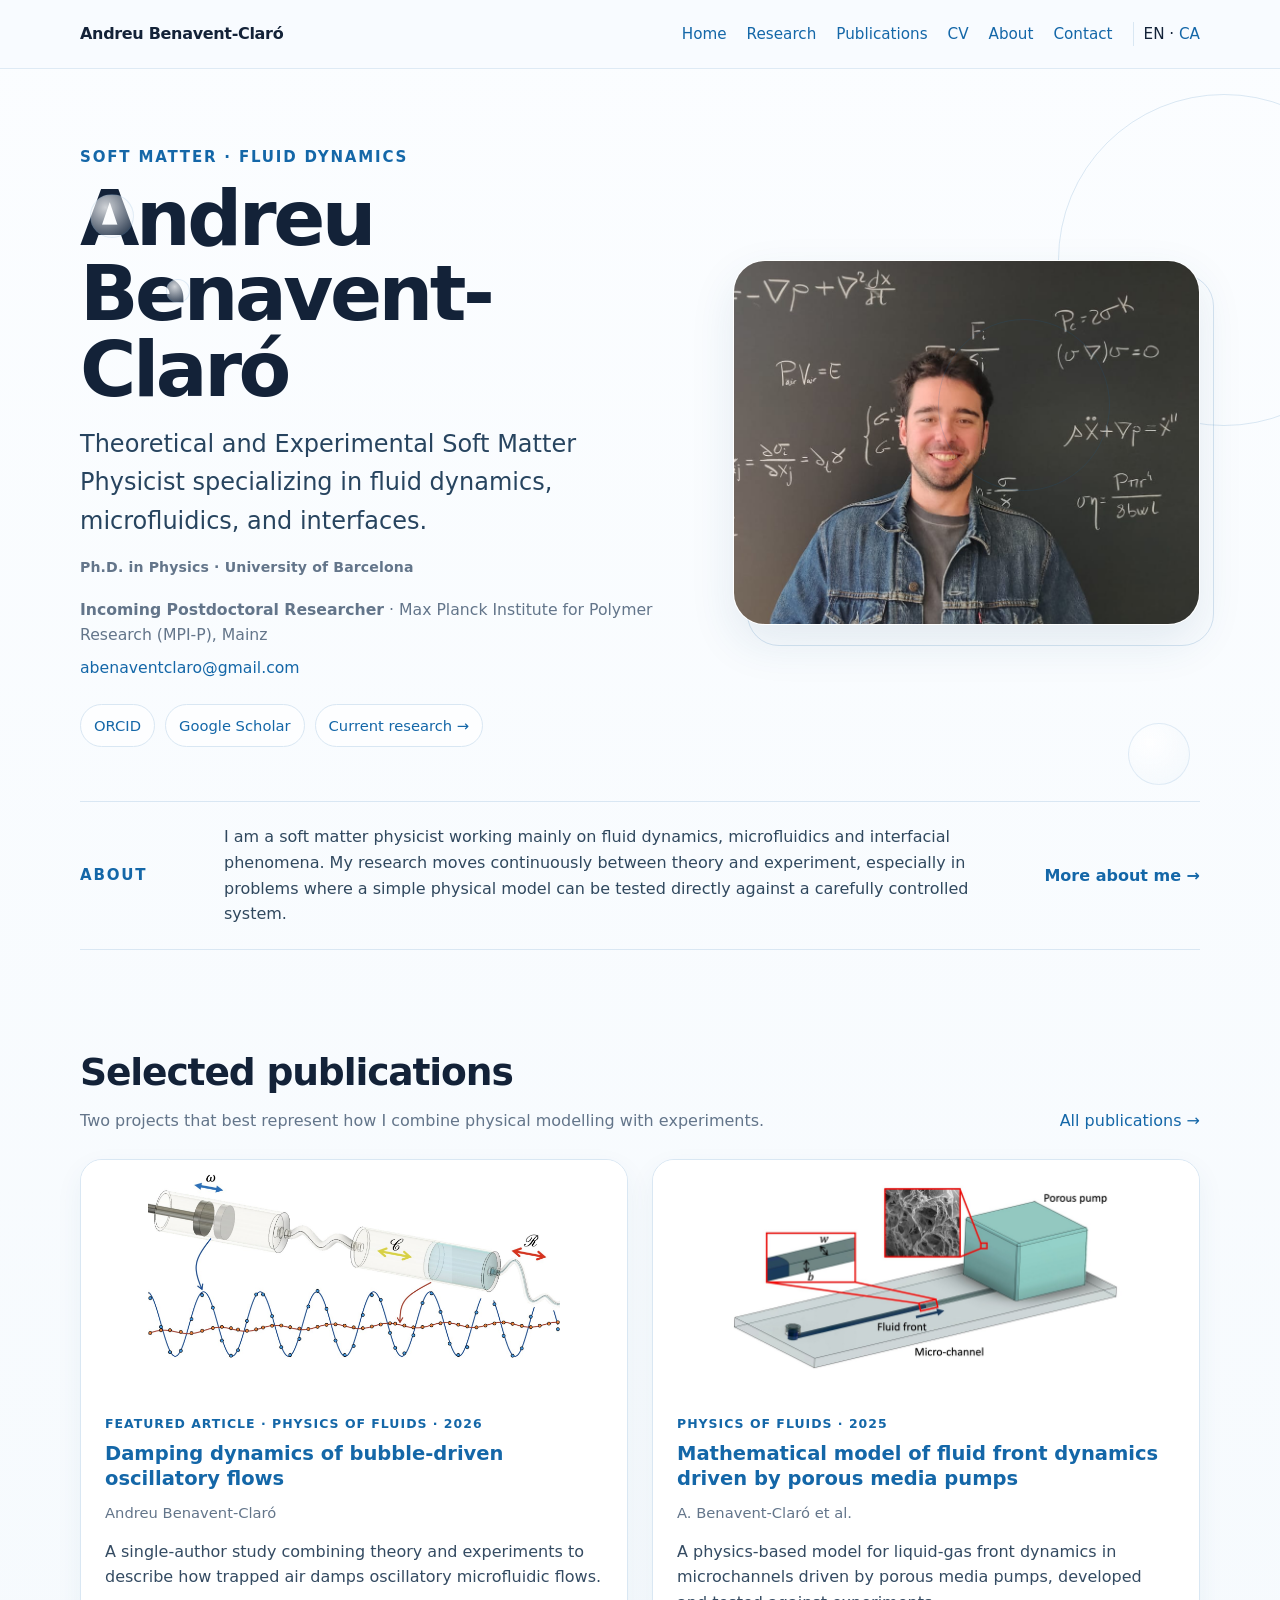
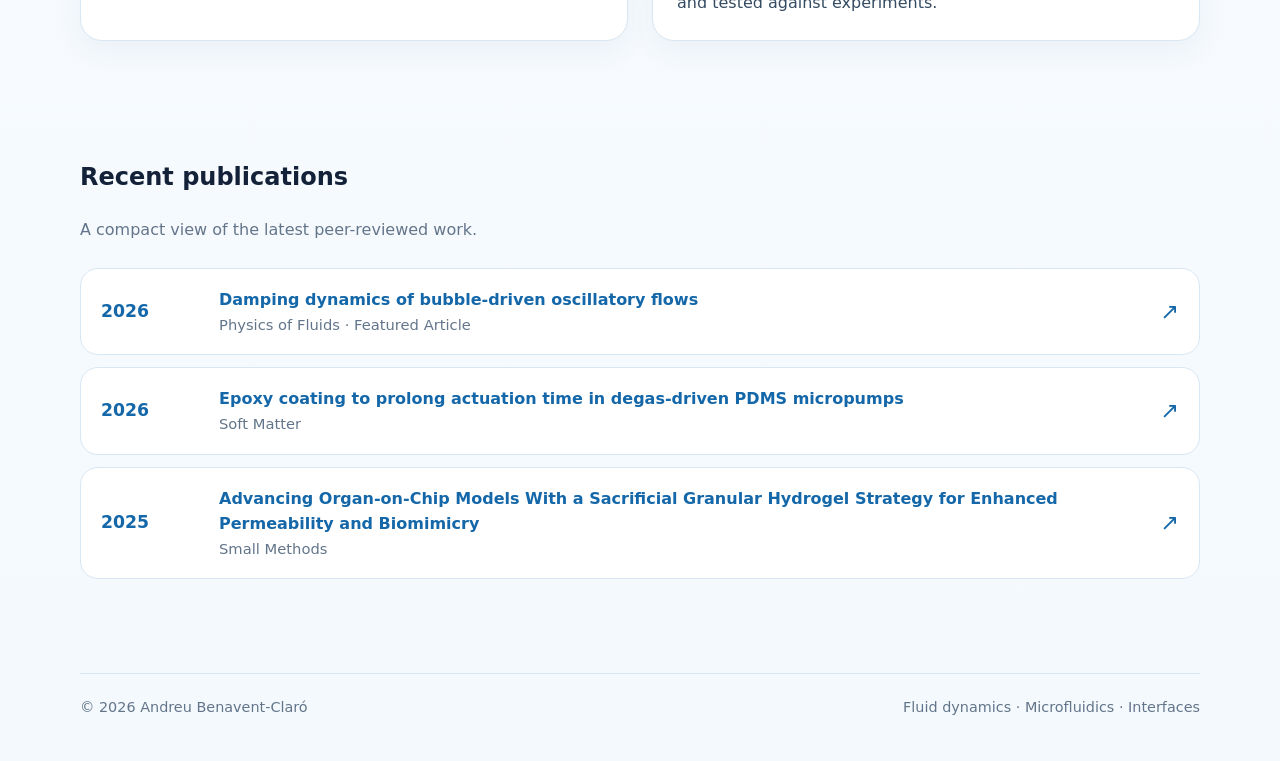
==== index.html @ 5b61a37d "Add files via upload" ====
<!doctype html><html lang="en"><head><meta charset="utf-8"><meta name="viewport" content="width=device-width,initial-scale=1"><title>Andreu Benavent-Claró | Soft Matter Physicist</title><meta name="description" content="Academic website of Andreu Benavent-Claró, theoretical and experimental soft matter physicist specializing in fluid dynamics, microfluidics, and interfaces."><link rel="stylesheet" href="assets/styles.css"></head><body>
<header class="site-header"><div class="container nav"><a class="brand" href="index.html">Andreu Benavent-Claró</a><nav class="nav-links"><a href="index.html">Home</a><a href="research.html">Research</a><a href="publications.html">Publications</a><a href="cv.html">CV</a><a href="about.html">About</a><a href="contact.html">Contact</a><span class="lang">EN · <a href="ca/index.html">CA</a></span></nav></div></header>
<main><section class="hero"><span class="bubble b1"></span><span class="bubble b2"></span><span class="bubble b3"></span><div class="container hero-grid"><div><div class="eyebrow">Soft matter · Fluid dynamics</div><h1>Andreu<br>Benavent-Claró</h1><p class="subtitle">Theoretical and Experimental Soft Matter Physicist specializing in fluid dynamics, microfluidics, and interfaces.</p><div class="credential">Ph.D. in Physics · University of Barcelona</div><div class="meta"><div><strong>Incoming Postdoctoral Researcher</strong> · Max Planck Institute for Polymer Research (MPI-P), Mainz</div><div><a href="mailto:abenaventclaro@gmail.com">abenaventclaro@gmail.com</a></div></div><div class="quick-links"><a class="pill" href="https://orcid.org/0000-0001-7423-3358">ORCID</a><a class="pill" href="https://scholar.google.com/citations?hl=ca&user=sJVIBqoAAAAJ">Google Scholar</a><a class="pill" href="research.html">Current research →</a></div></div><div class="portrait-wrap"><img class="portrait" src="assets/andreu.jpg" alt="Andreu Benavent-Claró in front of a blackboard"></div></div></section>
<section class="home-about"><div class="container about-brief"><div class="eyebrow">About</div><p>I am a soft matter physicist working mainly on fluid dynamics, microfluidics and interfacial phenomena. My research moves continuously between theory and experiment, especially in problems where a simple physical model can be tested directly against a carefully controlled system.</p><a href="about.html">More about me →</a></div></section>
<section class="section"><div class="container"><div class="section-head"><div><h2>Selected publications</h2><p class="section-intro">Two projects that best represent how I combine physical modelling with experiments.</p></div><a href="publications.html">All publications →</a></div><div class="feature-grid">
<article class="card"><div class="paper-visual"><img class="paper-image" src="assets/publications/damping-oscillatory.jpg" alt="Schematic of bubble-driven oscillatory flow and measured damping"></div><div class="card-body"><div class="paper-tag">Featured article · Physics of Fluids · 2026</div><h3 class="paper-title"><a href="https://doi.org/10.1063/5.0326405">Damping dynamics of bubble-driven oscillatory flows</a></h3><div class="paper-meta">Andreu Benavent-Claró</div><p class="paper-desc">A single-author study combining theory and experiments to describe how trapped air damps oscillatory microfluidic flows.</p></div></article>
<article class="card"><div class="paper-visual"><img class="paper-image" src="assets/publications/porous-media-pumps.jpg" alt="Microfluidic channel driven by a porous media pump"></div><div class="card-body"><div class="paper-tag">Physics of Fluids · 2025</div><h3 class="paper-title"><a href="https://doi.org/10.1063/5.0252721">Mathematical model of fluid front dynamics driven by porous media pumps</a></h3><div class="paper-meta">A. Benavent-Claró et al.</div><p class="paper-desc">A physics-based model for liquid-gas front dynamics in microchannels driven by porous media pumps, developed and tested against experiments.</p></div></article>
</div></div></section>
<section class="section-tight"><div class="container"><div class="section-head"><div><h2>Recent publications</h2><p class="section-intro">A compact view of the latest peer-reviewed work.</p></div></div><div class="recent-list">
<a class="recent-item" href="https://doi.org/10.1063/5.0326405"><div class="year">2026</div><div><strong>Damping dynamics of bubble-driven oscillatory flows</strong><div class="journal">Physics of Fluids · Featured Article</div></div><div class="arrow">↗</div></a>
<a class="recent-item" href="https://doi.org/10.1039/D5SM00964B"><div class="year">2026</div><div><strong>Epoxy coating to prolong actuation time in degas-driven PDMS micropumps</strong><div class="journal">Soft Matter</div></div><div class="arrow">↗</div></a>
<a class="recent-item" href="https://doi.org/10.1002/smtd.202500652"><div class="year">2025</div><div><strong>Advancing Organ-on-Chip Models With a Sacrificial Granular Hydrogel Strategy for Enhanced Permeability and Biomimicry</strong><div class="journal">Small Methods</div></div><div class="arrow">↗</div></a>
</div></div></section></main>
<footer class="footer"><div class="container footer-inner"><span>© 2026 Andreu Benavent-Claró</span><span>Fluid dynamics · Microfluidics · Interfaces</span></div></footer></body></html>
---- assets/styles.css ----
:root{
  --bg:#f7fbff;
  --surface:#ffffff;
  --text:#132238;
  --muted:#63758a;
  --blue:#1467a8;
  --blue2:#3d8bc9;
  --line:#d9e7f3;
  --shadow:0 18px 45px rgba(31,80,120,.10);
  --radius:22px;
}
*{box-sizing:border-box}
html{scroll-behavior:smooth}
body{margin:0;font-family:Inter,ui-sans-serif,system-ui,-apple-system,BlinkMacSystemFont,"Segoe UI",sans-serif;background:linear-gradient(180deg,#fbfdff 0%,#f4f9fd 100%);color:var(--text);line-height:1.6}
a{color:var(--blue);text-decoration:none}
a:hover{text-decoration:underline}
.container{width:min(1120px,92vw);margin:0 auto}
.site-header{position:sticky;top:0;z-index:20;background:rgba(247,251,255,.88);backdrop-filter:blur(12px);border-bottom:1px solid rgba(217,231,243,.8)}
.nav{display:flex;align-items:center;justify-content:space-between;gap:24px;min-height:68px}
.brand{font-weight:750;letter-spacing:-.02em;color:var(--text)}
.nav-links{display:flex;align-items:center;gap:20px;flex-wrap:wrap;font-size:.95rem}
.lang{padding-left:10px;border-left:1px solid var(--line)}
.hero{position:relative;overflow:hidden;padding:76px 0 54px}
.hero:before,.hero:after{content:"";position:absolute;border:1px solid rgba(20,103,168,.14);border-radius:999px;pointer-events:none}
.hero:before{width:330px;height:330px;right:-110px;top:25px}
.hero:after{width:170px;height:170px;right:170px;top:250px}
.bubble{position:absolute;border:1px solid rgba(20,103,168,.11);border-radius:50%;background:radial-gradient(circle at 35% 30%,rgba(255,255,255,.8),rgba(61,139,201,.03));pointer-events:none}
.b1{width:44px;height:44px;left:7%;top:125px}.b2{width:24px;height:24px;left:13%;top:210px}.b3{width:62px;height:62px;right:7%;bottom:16px}
.hero-grid{display:grid;grid-template-columns:1.12fr .88fr;gap:58px;align-items:center}
.eyebrow{font-size:.94rem;text-transform:uppercase;letter-spacing:.12em;color:var(--blue);font-weight:750;margin-bottom:12px}
h1{font-size:clamp(2.6rem,6vw,5.1rem);line-height:.98;letter-spacing:-.045em;margin:0 0 18px}
.subtitle{font-size:clamp(1.15rem,2.1vw,1.5rem);max-width:720px;color:#27445f;margin:0 0 24px}
.credential{margin:-8px 0 18px;color:var(--muted);font-size:.88rem;font-weight:650;letter-spacing:.01em}
.meta{display:flex;flex-direction:column;gap:8px;color:var(--muted);font-size:.98rem}
.quick-links{display:flex;flex-wrap:wrap;gap:10px;margin-top:24px}.pill{display:inline-flex;align-items:center;gap:7px;padding:9px 13px;border:1px solid var(--line);border-radius:999px;background:rgba(255,255,255,.75);font-size:.92rem}
.portrait-wrap{position:relative;max-width:475px;width:100%;justify-self:end}.portrait{width:100%;aspect-ratio:1.28/1;border-radius:32px;object-fit:cover;object-position:50% 45%;box-shadow:var(--shadow);border:1px solid rgba(255,255,255,.9)}
.portrait-wrap:after{content:"";position:absolute;inset:14px -14px -14px 14px;border:1px solid rgba(20,103,168,.16);border-radius:32px;z-index:-1}
.home-about{padding:0 0 30px}.about-brief{display:grid;grid-template-columns:120px 1fr auto;gap:24px;align-items:center;padding:22px 0;border-top:1px solid var(--line);border-bottom:1px solid var(--line)}.about-brief .eyebrow{margin:0}.about-brief p{margin:0;color:#30485e;max-width:760px}.about-brief a{white-space:nowrap;font-weight:650}
.section{padding:62px 0}.section-tight{padding:36px 0 62px}
.section-head{display:flex;align-items:end;justify-content:space-between;gap:20px;margin-bottom:26px}.section h2{font-size:clamp(1.65rem,3vw,2.35rem);letter-spacing:-.03em;margin:0}.section-intro{color:var(--muted);max-width:700px;margin:6px 0 0}
.feature-grid{display:grid;grid-template-columns:1fr 1fr;gap:24px}.card{background:var(--surface);border:1px solid var(--line);border-radius:var(--radius);box-shadow:0 10px 28px rgba(31,80,120,.06);overflow:hidden}.card-body{padding:24px}.paper-visual{height:230px;position:relative;overflow:hidden;background:#fff}.paper-image{width:100%;height:100%;display:block;object-fit:contain;padding:8px;background:#fff}
.wave{position:absolute;left:-7%;right:-7%;height:86px;border-radius:50%;border:2px solid rgba(20,103,168,.22);transform:rotate(-5deg)}.wave.w1{top:66px}.wave.w2{top:102px;border-color:rgba(61,139,201,.17)}
.dot{position:absolute;border-radius:50%;background:rgba(20,103,168,.10);border:1px solid rgba(20,103,168,.18)}
.paper-tag{font-size:.78rem;font-weight:750;color:var(--blue);text-transform:uppercase;letter-spacing:.08em}.paper-title{font-size:1.22rem;line-height:1.25;margin:8px 0 10px}.paper-meta{color:var(--muted);font-size:.92rem}.paper-desc{margin:14px 0 0;color:#344b62}
.recent-list{display:grid;gap:12px}.recent-item{display:grid;grid-template-columns:100px 1fr auto;gap:18px;align-items:center;padding:18px 20px;background:var(--surface);border:1px solid var(--line);border-radius:18px}.year{font-weight:800;color:var(--blue);font-size:1.08rem}.journal{color:var(--muted);font-size:.92rem}.arrow{font-size:1.4rem;color:var(--blue)}
.page-hero{padding:58px 0 28px}.page-hero h1{font-size:clamp(2.2rem,5vw,4rem)}
.content-grid{display:grid;grid-template-columns:.75fr 1.25fr;gap:34px}.side-card{background:var(--surface);border:1px solid var(--line);border-radius:20px;padding:22px;height:max-content;position:sticky;top:92px}.side-card h3{margin-top:0}.side-card ul{padding-left:18px;color:var(--muted)}
.prose{background:var(--surface);border:1px solid var(--line);border-radius:22px;padding:30px}.prose h2,.prose h3{letter-spacing:-.02em}.prose p{color:#30485e}
.research-hero{display:grid;grid-template-columns:1.2fr .8fr;gap:28px}.research-visual{background:var(--surface);border:1px solid var(--line);border-radius:24px;overflow:hidden;box-shadow:var(--shadow);display:flex;flex-direction:column}.research-photo{width:100%;height:100%;min-height:330px;object-fit:cover;display:block}.research-caption{padding:12px 16px;color:var(--muted);font-size:.92rem;border-top:1px solid var(--line);background:#fbfdff}
.pub-list{display:grid;gap:18px}.pub-row{display:grid;grid-template-columns:180px 1fr;gap:22px;padding:20px;background:var(--surface);border:1px solid var(--line);border-radius:20px}.thumb{min-height:130px;border-radius:15px;background:#fff;position:relative;overflow:hidden;border:1px solid rgba(217,231,243,.75);display:flex;align-items:center;justify-content:center}.thumb img{width:100%;height:100%;min-height:130px;display:block;object-fit:contain;padding:5px;background:#fff}.authors{color:#52677c;font-size:.94rem}.doi{font-size:.9rem;margin-top:8px}
.timeline{display:grid;gap:16px}.timeline-item{display:grid;grid-template-columns:145px 1fr;gap:18px}.date{font-weight:750;color:var(--blue)}.timeline-item h3{margin:0 0 4px}.timeline-item p{margin:0;color:#4b6074}
.cv-summary{display:grid;grid-template-columns:repeat(3,1fr);gap:14px;margin-bottom:26px}.stat{padding:18px;border:1px solid var(--line);border-radius:18px;background:var(--surface)}.stat strong{display:block;font-size:1.4rem;color:var(--blue)}.stat span{color:var(--muted);font-size:.9rem}
.contact-card{max-width:700px;background:var(--surface);border:1px solid var(--line);border-radius:24px;padding:30px}.contact-line{padding:12px 0;border-bottom:1px solid var(--line)}.contact-line:last-child{border-bottom:0}
.footer{padding:32px 0 42px;color:var(--muted);font-size:.9rem}.footer-inner{display:flex;justify-content:space-between;gap:20px;flex-wrap:wrap;border-top:1px solid var(--line);padding-top:22px}
@media(max-width:850px){.hero-grid,.research-hero,.content-grid{grid-template-columns:1fr}.hero{padding-top:44px}.portrait-wrap{max-width:560px;justify-self:start}.about-brief{grid-template-columns:1fr;gap:8px}.feature-grid{grid-template-columns:1fr}.recent-item{grid-template-columns:72px 1fr}.recent-item .arrow{display:none}.pub-row{grid-template-columns:1fr}.side-card{position:static}.cv-summary{grid-template-columns:1fr}.nav{align-items:flex-start;padding:14px 0}.nav-links{gap:12px}}
@media(max-width:560px){.nav{display:block}.brand{display:block;margin-bottom:10px}.lang{padding-left:0;border-left:0}.section{padding:44px 0}.card-body,.prose{padding:22px}.timeline-item{grid-template-columns:1fr;gap:2px}.page-hero{padding-top:40px}}
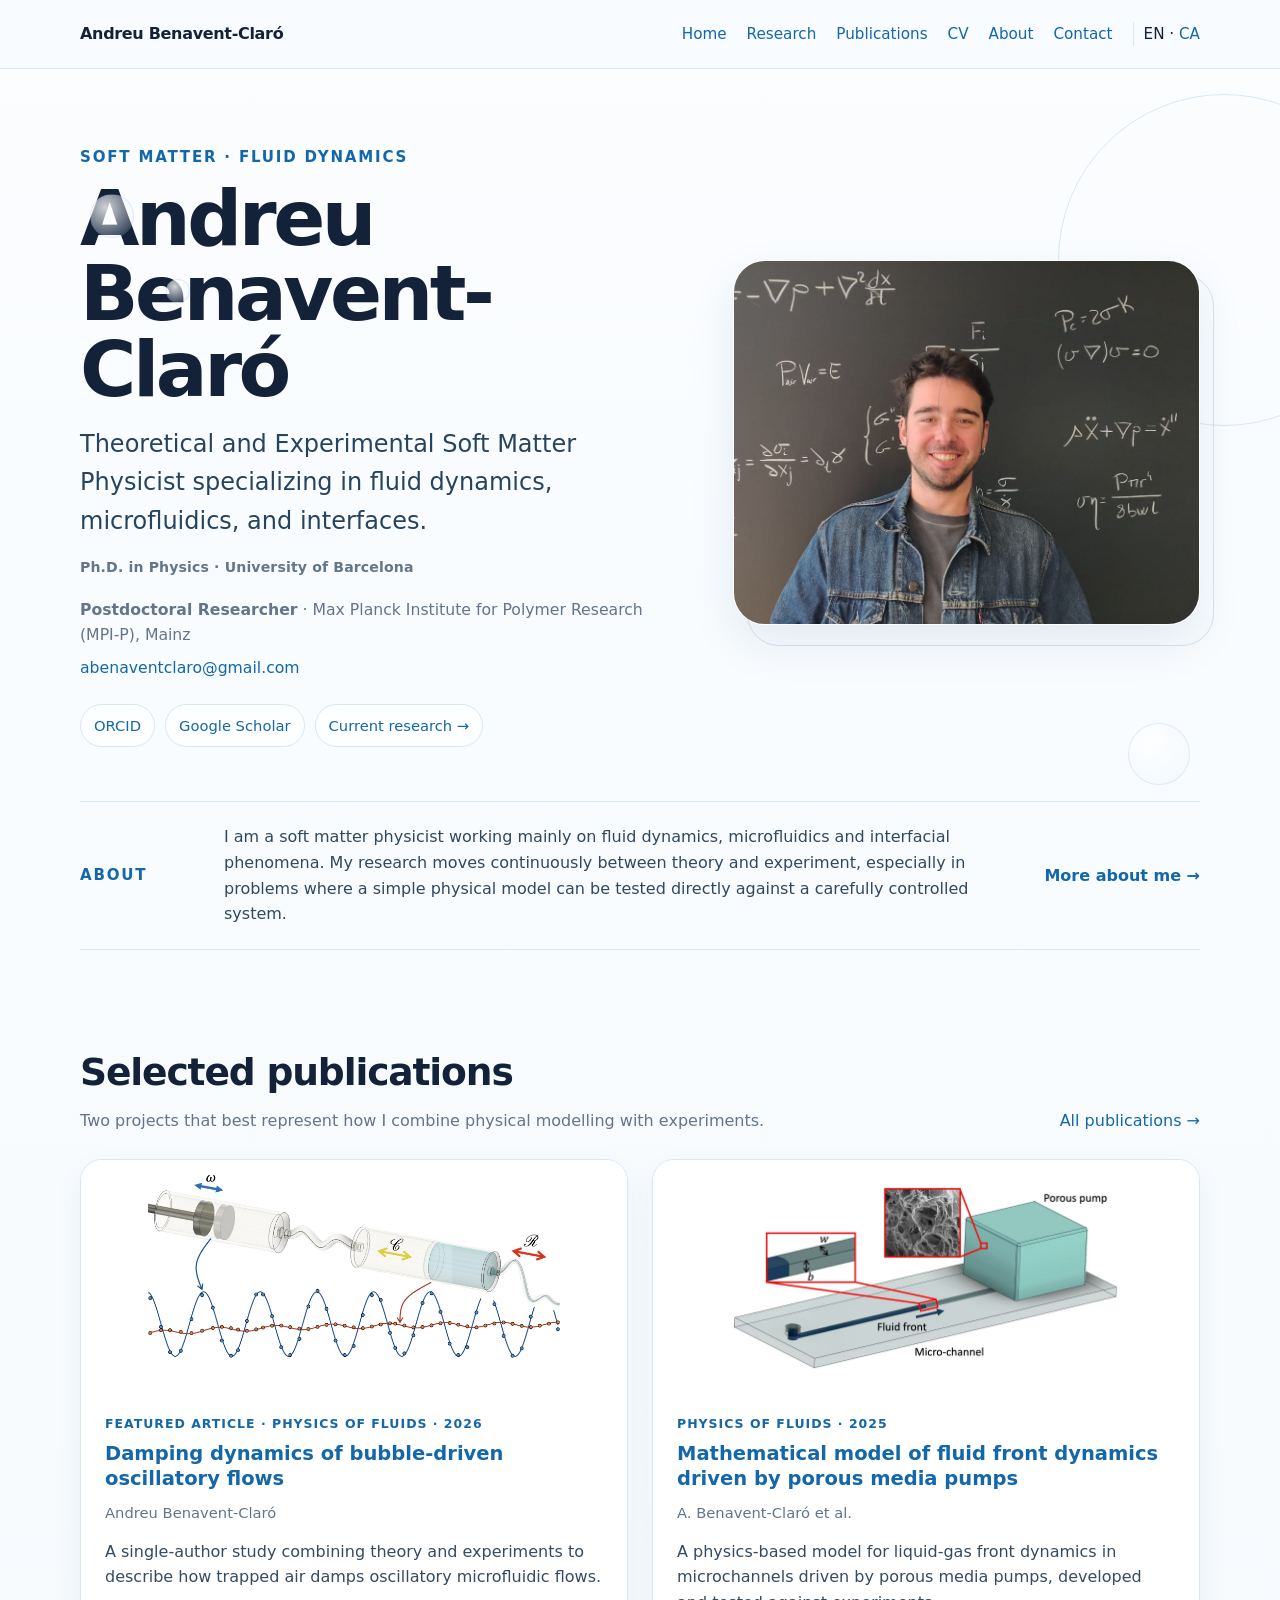
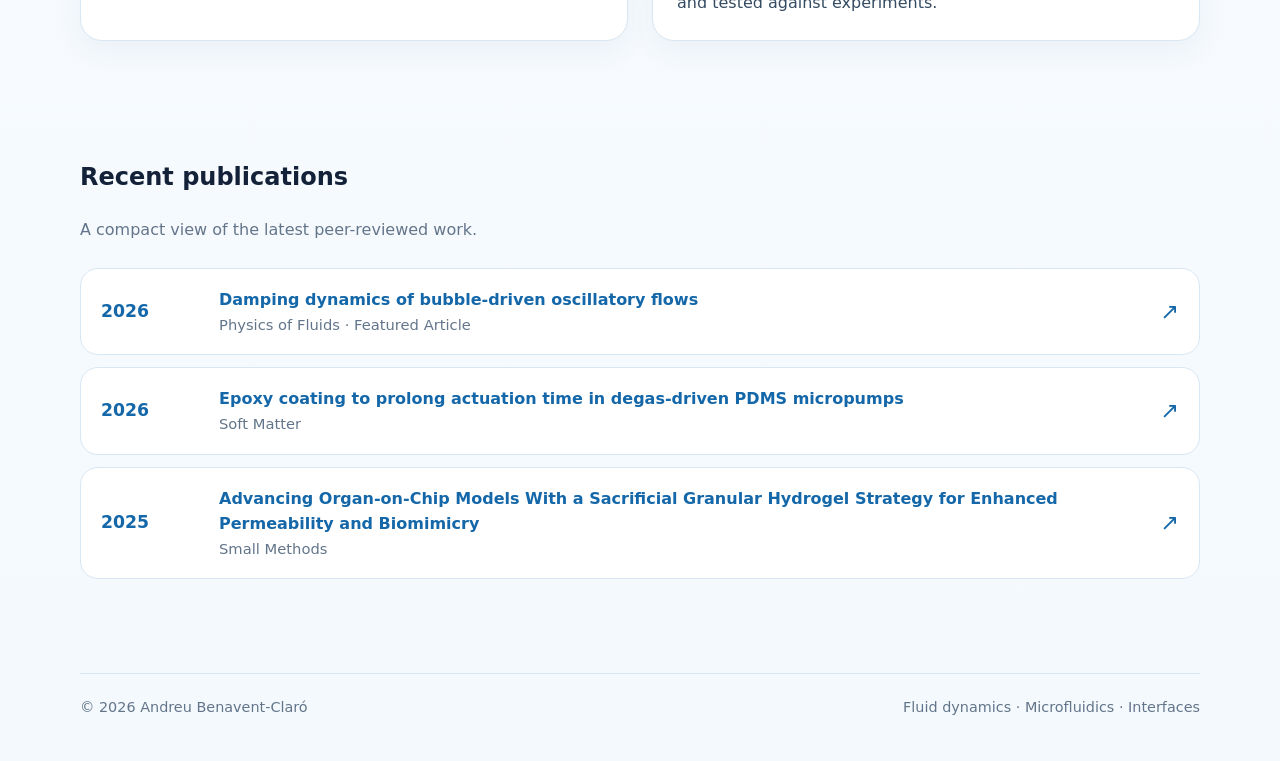
==== commit 0f58a1cf: "Update index.html" ====
--- a/index.html
+++ b/index.html
@@ -1,6 +1,6 @@
 <!doctype html><html lang="en"><head><meta charset="utf-8"><meta name="viewport" content="width=device-width,initial-scale=1"><title>Andreu Benavent-Claró | Soft Matter Physicist</title><meta name="description" content="Academic website of Andreu Benavent-Claró, theoretical and experimental soft matter physicist specializing in fluid dynamics, microfluidics, and interfaces."><link rel="stylesheet" href="assets/styles.css"></head><body>
 <header class="site-header"><div class="container nav"><a class="brand" href="index.html">Andreu Benavent-Claró</a><nav class="nav-links"><a href="index.html">Home</a><a href="research.html">Research</a><a href="publications.html">Publications</a><a href="cv.html">CV</a><a href="about.html">About</a><a href="contact.html">Contact</a><span class="lang">EN · <a href="ca/index.html">CA</a></span></nav></div></header>
-<main><section class="hero"><span class="bubble b1"></span><span class="bubble b2"></span><span class="bubble b3"></span><div class="container hero-grid"><div><div class="eyebrow">Soft matter · Fluid dynamics</div><h1>Andreu<br>Benavent-Claró</h1><p class="subtitle">Theoretical and Experimental Soft Matter Physicist specializing in fluid dynamics, microfluidics, and interfaces.</p><div class="credential">Ph.D. in Physics · University of Barcelona</div><div class="meta"><div><strong>Incoming Postdoctoral Researcher</strong> · Max Planck Institute for Polymer Research (MPI-P), Mainz</div><div><a href="mailto:abenaventclaro@gmail.com">abenaventclaro@gmail.com</a></div></div><div class="quick-links"><a class="pill" href="https://orcid.org/0000-0001-7423-3358">ORCID</a><a class="pill" href="https://scholar.google.com/citations?hl=ca&user=sJVIBqoAAAAJ">Google Scholar</a><a class="pill" href="research.html">Current research →</a></div></div><div class="portrait-wrap"><img class="portrait" src="assets/andreu.jpg" alt="Andreu Benavent-Claró in front of a blackboard"></div></div></section>
+<main><section class="hero"><span class="bubble b1"></span><span class="bubble b2"></span><span class="bubble b3"></span><div class="container hero-grid"><div><div class="eyebrow">Soft matter · Fluid dynamics</div><h1>Andreu<br>Benavent-Claró</h1><p class="subtitle">Theoretical and Experimental Soft Matter Physicist specializing in fluid dynamics, microfluidics, and interfaces.</p><div class="credential">Ph.D. in Physics · University of Barcelona</div><div class="meta"><div><strong>Postdoctoral Researcher</strong> · Max Planck Institute for Polymer Research (MPI-P), Mainz</div><div><a href="mailto:abenaventclaro@gmail.com">abenaventclaro@gmail.com</a></div></div><div class="quick-links"><a class="pill" href="https://orcid.org/0000-0001-7423-3358">ORCID</a><a class="pill" href="https://scholar.google.com/citations?hl=ca&user=sJVIBqoAAAAJ">Google Scholar</a><a class="pill" href="research.html">Current research →</a></div></div><div class="portrait-wrap"><img class="portrait" src="assets/andreu.jpg" alt="Andreu Benavent-Claró in front of a blackboard"></div></div></section>
 <section class="home-about"><div class="container about-brief"><div class="eyebrow">About</div><p>I am a soft matter physicist working mainly on fluid dynamics, microfluidics and interfacial phenomena. My research moves continuously between theory and experiment, especially in problems where a simple physical model can be tested directly against a carefully controlled system.</p><a href="about.html">More about me →</a></div></section>
 <section class="section"><div class="container"><div class="section-head"><div><h2>Selected publications</h2><p class="section-intro">Two projects that best represent how I combine physical modelling with experiments.</p></div><a href="publications.html">All publications →</a></div><div class="feature-grid">
 <article class="card"><div class="paper-visual"><img class="paper-image" src="assets/publications/damping-oscillatory.jpg" alt="Schematic of bubble-driven oscillatory flow and measured damping"></div><div class="card-body"><div class="paper-tag">Featured article · Physics of Fluids · 2026</div><h3 class="paper-title"><a href="https://doi.org/10.1063/5.0326405">Damping dynamics of bubble-driven oscillatory flows</a></h3><div class="paper-meta">Andreu Benavent-Claró</div><p class="paper-desc">A single-author study combining theory and experiments to describe how trapped air damps oscillatory microfluidic flows.</p></div></article>
@@ -11,4 +11,4 @@
 <a class="recent-item" href="https://doi.org/10.1039/D5SM00964B"><div class="year">2026</div><div><strong>Epoxy coating to prolong actuation time in degas-driven PDMS micropumps</strong><div class="journal">Soft Matter</div></div><div class="arrow">↗</div></a>
 <a class="recent-item" href="https://doi.org/10.1002/smtd.202500652"><div class="year">2025</div><div><strong>Advancing Organ-on-Chip Models With a Sacrificial Granular Hydrogel Strategy for Enhanced Permeability and Biomimicry</strong><div class="journal">Small Methods</div></div><div class="arrow">↗</div></a>
 </div></div></section></main>
-<footer class="footer"><div class="container footer-inner"><span>© 2026 Andreu Benavent-Claró</span><span>Fluid dynamics · Microfluidics · Interfaces</span></div></footer></body></html>+<footer class="footer"><div class="container footer-inner"><span>© 2026 Andreu Benavent-Claró</span><span>Fluid dynamics · Microfluidics · Interfaces</span></div></footer></body></html>
